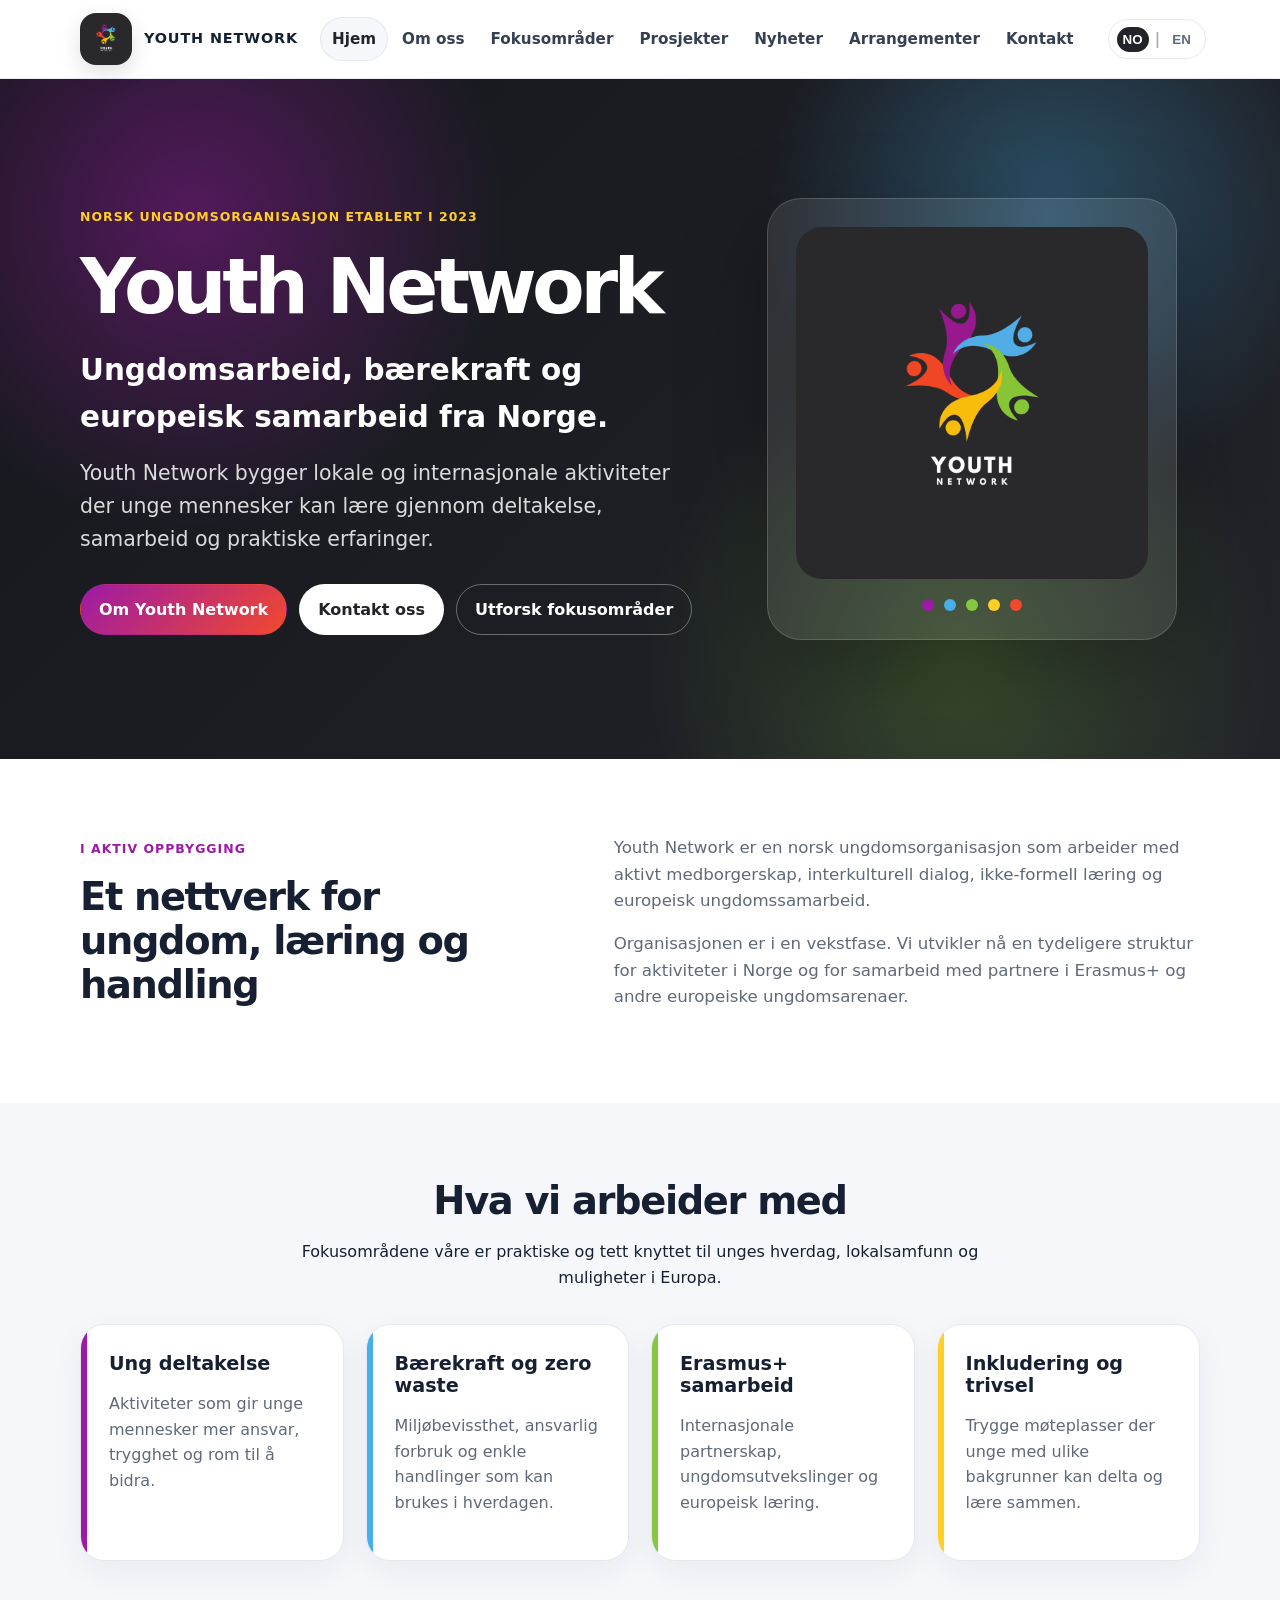
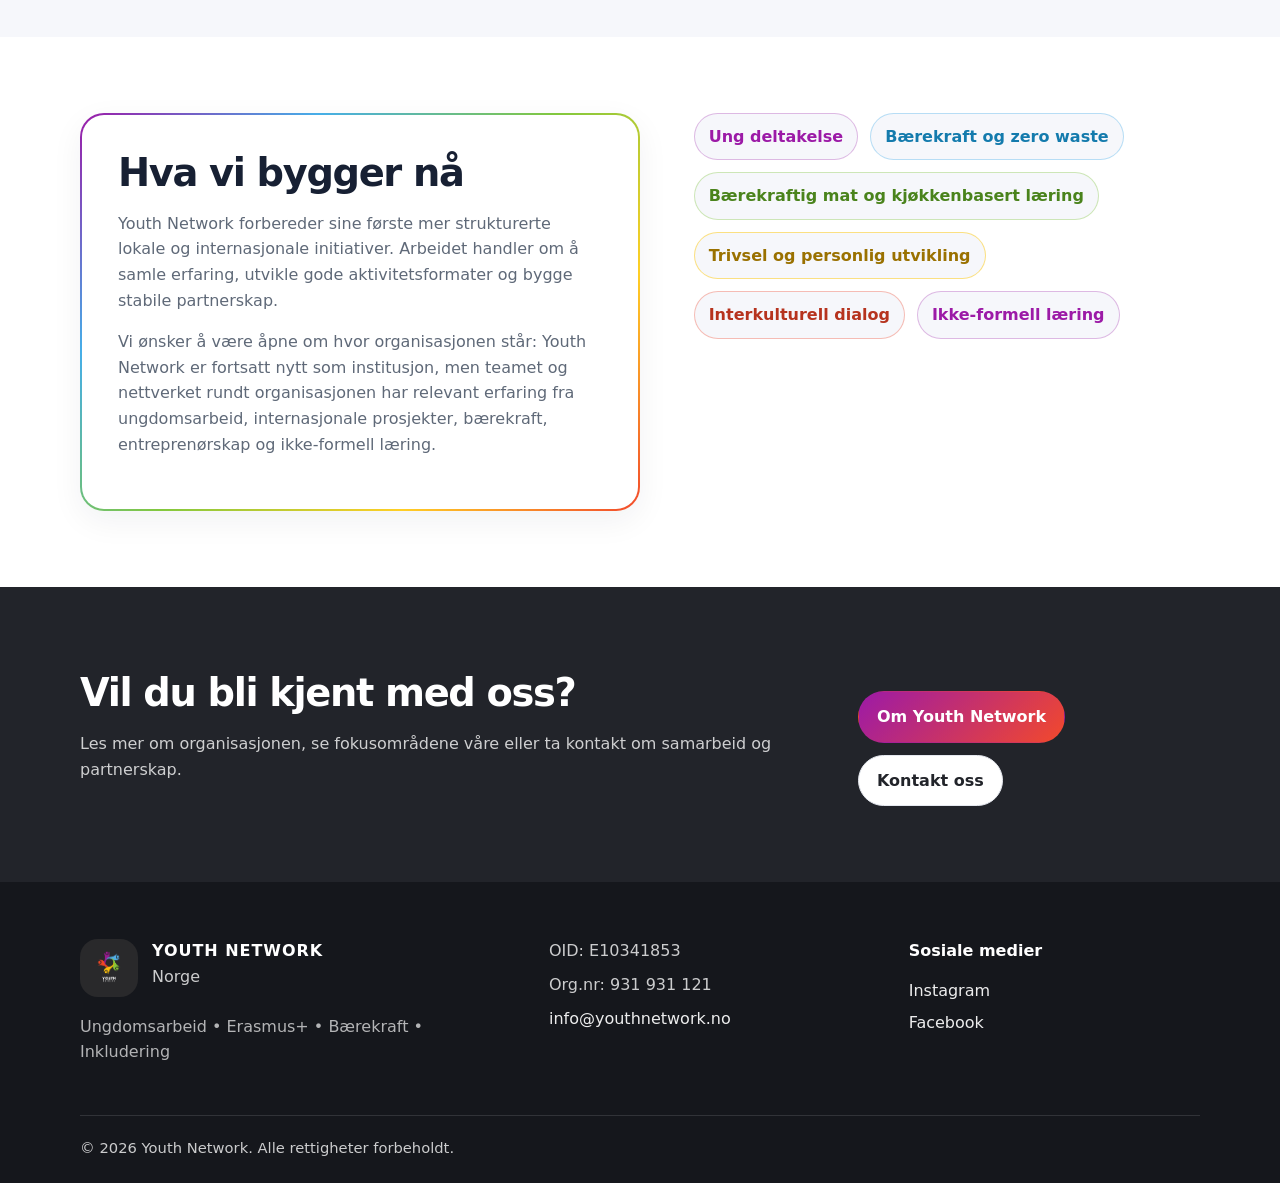
==== index.html @ 7edfe03f "Add files via upload" ====
<!DOCTYPE html>
<html lang="no">
<head>
  <meta charset="UTF-8">
  <meta name="viewport" content="width=device-width, initial-scale=1.0">
  <meta name="description" content="Youth Network er en norsk ungdomsorganisasjon for ungdomsarbeid, Erasmus+, bærekraft og inkludering.">
  <title>Youth Network | Norsk ungdomsorganisasjon</title>
  <link rel="icon" href="assets/img/logo.png">
  <link rel="stylesheet" href="assets/css/style.css">
</head>
<body data-title-key="meta.homeTitle">
  
<header class="site-header">
  <a class="skip-link" href="#main" data-i18n="skip.content">Hopp til innhold</a>
  <div class="container header-inner">
    <a class="brand" href="index.html" aria-label="Youth Network home">
      <img src="assets/img/logo.png" alt="Youth Network logo" class="brand-logo">
      <span class="brand-text" data-i18n="site.name">Youth Network</span>
    </a>
    <button class="nav-toggle" type="button" aria-expanded="false" aria-controls="site-nav">
      <span class="nav-toggle-bars" aria-hidden="true"></span>
      <span data-i18n="nav.menu">Meny</span>
    </button>
    <nav id="site-nav" class="site-nav" aria-label="Main navigation">
      <a class="nav-link active" href="index.html" data-i18n="nav.home" aria-current="page">Hjem</a><a class="nav-link" href="about.html" data-i18n="nav.about">Om oss</a><a class="nav-link" href="focus-areas.html" data-i18n="nav.focus">Fokusområder</a><a class="nav-link" href="projects.html" data-i18n="nav.projects">Prosjekter</a><a class="nav-link" href="news.html" data-i18n="nav.news">Nyheter</a><a class="nav-link" href="events.html" data-i18n="nav.events">Arrangementer</a><a class="nav-link" href="contact.html" data-i18n="nav.contact">Kontakt</a>
    </nav>
    <div class="language-switch" aria-label="Language switch">
      <button type="button" data-lang-button="no" class="lang-btn active" aria-pressed="true" data-i18n="lang.no">NO</button>
      <span class="lang-divider">|</span>
      <button type="button" data-lang-button="en" class="lang-btn" aria-pressed="false" data-i18n="lang.en">EN</button>
    </div>
  </div>
</header>
  <main id="main">
    
<section class="hero home-hero">
  <div class="container hero-grid">
    <div class="hero-content">
      <p class="kicker" data-i18n="home.hero.kicker">Norsk ungdomsorganisasjon etablert i 2023</p>
      <h1 data-i18n="home.hero.title">Youth Network</h1>
      <p class="hero-slogan" data-i18n="home.hero.slogan">Ungdomsarbeid, bærekraft og europeisk samarbeid fra Norge.</p>
      <p class="lead" data-i18n="home.hero.text">Youth Network bygger lokale og internasjonale aktiviteter der unge mennesker kan lære gjennom deltakelse, samarbeid og praktiske erfaringer.</p>
      <div class="hero-actions">
        <a class="btn btn-primary" href="about.html" data-i18n="cta.about">Om Youth Network</a>
        <a class="btn btn-secondary" href="contact.html" data-i18n="cta.contact">Kontakt oss</a>
        <a class="btn btn-light" href="focus-areas.html" data-i18n="cta.focus">Utforsk fokusområder</a>
      </div>
    </div>
    <div class="hero-logo-card" aria-label="Youth Network logo">
      <img src="assets/img/logo.png" alt="Youth Network logo">
      <div class="color-dots" aria-hidden="true">
        <span></span><span></span><span></span><span></span><span></span>
      </div>
    </div>
  </div>
</section>
<section class="section">
  <div class="container split">
    <div>
      <p class="kicker" data-i18n="common.growthBadge">I aktiv oppbygging</p>
      <h2 data-i18n="home.intro.title">Et nettverk for ungdom, læring og handling</h2>
    </div>
    <div class="prose">
      <p data-i18n="home.intro.text1">Youth Network er en norsk ungdomsorganisasjon som arbeider med aktivt medborgerskap, interkulturell dialog, ikke-formell læring og europeisk ungdomssamarbeid.</p>
      <p data-i18n="home.intro.text2">Organisasjonen er i en vekstfase. Vi utvikler nå en tydeligere struktur for aktiviteter i Norge og for samarbeid med partnere i Erasmus+ og andre europeiske ungdomsarenaer.</p>
    </div>
  </div>
</section>
<section class="section section-soft">
  <div class="container">
    <div class="section-heading">
      <h2 data-i18n="home.focus.title">Hva vi arbeider med</h2>
      <p data-i18n="home.focus.text">Fokusområdene våre er praktiske og tett knyttet til unges hverdag, lokalsamfunn og muligheter i Europa.</p>
    </div>
    <div class="card-grid four">
      
<article class="card ">
  <h3 data-i18n="home.focus.card1.title">Ung deltakelse</h3>
  <p data-i18n="home.focus.card1.text">Aktiviteter som gir unge mennesker mer ansvar, trygghet og rom til å bidra.</p>
</article>
      
<article class="card ">
  <h3 data-i18n="home.focus.card2.title">Bærekraft og zero waste</h3>
  <p data-i18n="home.focus.card2.text">Miljøbevissthet, ansvarlig forbruk og enkle handlinger som kan brukes i hverdagen.</p>
</article>
      
<article class="card ">
  <h3 data-i18n="home.focus.card3.title">Erasmus+ samarbeid</h3>
  <p data-i18n="home.focus.card3.text">Internasjonale partnerskap, ungdomsutvekslinger og europeisk læring.</p>
</article>
      
<article class="card ">
  <h3 data-i18n="home.focus.card4.title">Inkludering og trivsel</h3>
  <p data-i18n="home.focus.card4.text">Trygge møteplasser der unge med ulike bakgrunner kan delta og lære sammen.</p>
</article>
    </div>
  </div>
</section>
<section class="section">
  <div class="container split reverse">
    <div class="accent-panel">
      <h2 data-i18n="home.building.title">Hva vi bygger nå</h2>
      <p data-i18n="home.building.text1">Youth Network forbereder sine første mer strukturerte lokale og internasjonale initiativer. Arbeidet handler om å samle erfaring, utvikle gode aktivitetsformater og bygge stabile partnerskap.</p>
      <p data-i18n="home.building.text2">Vi ønsker å være åpne om hvor organisasjonen står: Youth Network er fortsatt nytt som institusjon, men teamet og nettverket rundt organisasjonen har relevant erfaring fra ungdomsarbeid, internasjonale prosjekter, bærekraft, entreprenørskap og ikke-formell læring.</p>
    </div>
    <div class="mini-list">
      <span class="chip" data-i18n="focus.card1.title">Ung deltakelse</span>
      <span class="chip" data-i18n="focus.card3.title">Bærekraft og zero waste</span>
      <span class="chip" data-i18n="focus.card4.title">Bærekraftig mat og kjøkkenbasert læring</span>
      <span class="chip" data-i18n="focus.card6.title">Trivsel og personlig utvikling</span>
      <span class="chip" data-i18n="focus.card8.title">Interkulturell dialog</span>
      <span class="chip" data-i18n="focus.card9.title">Ikke-formell læring</span>
    </div>
  </div>
</section>
<section class="section cta-band">
  <div class="container cta-inner">
    <div>
      <h2 data-i18n="home.actions.title">Vil du bli kjent med oss?</h2>
      <p data-i18n="home.actions.text">Les mer om organisasjonen, se fokusområdene våre eller ta kontakt om samarbeid og partnerskap.</p>
    </div>
    <div class="cta-actions">
      <a class="btn btn-primary" href="about.html" data-i18n="cta.about">Om Youth Network</a>
      <a class="btn btn-secondary" href="contact.html" data-i18n="cta.contact">Kontakt oss</a>
    </div>
  </div>
</section>

  </main>
  
<footer class="site-footer">
  <div class="container footer-grid">
    <div>
      <div class="footer-brand">
        <img src="assets/img/logo.png" alt="Youth Network logo" class="footer-logo">
        <div>
          <strong data-i18n="site.name">Youth Network</strong>
          <p data-i18n="footer.location">Norge</p>
        </div>
      </div>
      <p class="footer-tagline" data-i18n="site.tagline">Ungdomsarbeid • Erasmus+ • Bærekraft • Inkludering</p>
    </div>
    <div class="footer-details">
      <p data-i18n="footer.oid">OID: E10341853</p>
      <p data-i18n="footer.orgno">Org.nr: 931 931 121</p>
      <p><a href="mailto:info@youthnetwork.no" data-i18n="footer.email">info@youthnetwork.no</a></p>
    </div>
   <div class="footer-social">
  <p class="footer-heading" data-i18n="footer.social">Sosiale medier</p>

  <a 
    href="https://www.instagram.com/youthnetwork.no/" 
    target="_blank" 
    rel="noopener noreferrer" 
    aria-label="Youth Network Instagram"
    data-i18n="footer.instagram">
    Instagram
  </a>

  <a 
    href="https://www.facebook.com/p/Youth-Network-61571332735462/" 
    target="_blank" 
    rel="noopener noreferrer" 
    aria-label="Youth Network Facebook"
    data-i18n="footer.facebook">
    Facebook
  </a>
</div>
  </div>
  <div class="container footer-bottom">
    <p>© <span id="current-year">2026</span> <span data-i18n="site.name">Youth Network</span>. <span data-i18n="footer.rights">Alle rettigheter forbeholdt.</span></p>
  </div>
</footer>
  <script src="assets/js/language.js"></script>
</body>
</html>
---- assets/css/style.css ----
:root {
  --charcoal: #22242a;
  --charcoal-2: #15171c;
  --ink: #172033;
  --muted: #5f6978;
  --line: #e5e8ef;
  --surface: #ffffff;
  --soft: #f6f7fb;
  --purple: #9c1aa7;
  --blue: #46aee8;
  --green: #83c83d;
  --yellow: #ffcf25;
  --orange: #f2492c;
  --radius: 24px;
  --shadow: 0 18px 45px rgba(21, 23, 28, 0.12);
}

* { box-sizing: border-box; }
html { scroll-behavior: smooth; }
body {
  margin: 0;
  font-family: system-ui, -apple-system, BlinkMacSystemFont, "Segoe UI", sans-serif;
  color: var(--ink);
  background: var(--surface);
  line-height: 1.6;
}
img { max-width: 100%; display: block; }
a { color: inherit; text-decoration: none; }
p { margin: 0 0 1rem; }
h1, h2, h3 { line-height: 1.15; margin: 0 0 1rem; color: var(--ink); }
h1 { font-size: clamp(2.3rem, 6vw, 5rem); letter-spacing: -0.06em; }
h2 { font-size: clamp(1.7rem, 3vw, 2.6rem); letter-spacing: -0.035em; }
h3 { font-size: 1.2rem; }
.container { width: min(1120px, calc(100% - 40px)); margin: 0 auto; }
.skip-link {
  position: absolute;
  left: 16px;
  top: -48px;
  background: var(--charcoal);
  color: #fff;
  padding: 10px 14px;
  border-radius: 10px;
  z-index: 1000;
}
.skip-link:focus { top: 12px; }

.site-header {
  position: sticky;
  top: 0;
  z-index: 100;
  background: rgba(255,255,255,0.94);
  backdrop-filter: blur(16px);
  border-bottom: 1px solid rgba(229,232,239,0.9);
}
.header-inner {
  min-height: 78px;
  display: flex;
  align-items: center;
  gap: 22px;
}
.brand { display: inline-flex; align-items: center; gap: 12px; flex: 0 0 auto; }
.brand-logo { width: 52px; height: 52px; border-radius: 16px; object-fit: cover; box-shadow: 0 8px 22px rgba(0,0,0,.12); }
.brand-text { font-weight: 800; letter-spacing: 0.06em; text-transform: uppercase; font-size: 0.98rem; }
.site-nav { margin-left: auto; display: flex; align-items: center; gap: 4px; }
.nav-link {
  padding: 10px 12px;
  border-radius: 999px;
  color: #364052;
  font-weight: 650;
  font-size: 0.95rem;
}
.nav-link:hover, .nav-link.active { background: var(--soft); color: var(--charcoal); }
.nav-link.active { box-shadow: inset 0 0 0 1px var(--line); }
.language-switch {
  display: inline-flex;
  align-items: center;
  gap: 6px;
  padding: 6px 8px;
  border: 1px solid var(--line);
  border-radius: 999px;
  background: #fff;
}
.lang-btn {
  border: 0;
  background: transparent;
  cursor: pointer;
  font-weight: 800;
  color: var(--muted);
  padding: 5px 6px;
  border-radius: 999px;
}
.lang-btn.active { color: #fff; background: var(--charcoal); }
.lang-divider { color: #a8afbd; font-weight: 700; }
.nav-toggle {
  display: none;
  margin-left: auto;
  border: 1px solid var(--line);
  background: #fff;
  border-radius: 999px;
  padding: 9px 12px;
  font-weight: 700;
  gap: 8px;
  align-items: center;
}
.nav-toggle-bars,
.nav-toggle-bars::before,
.nav-toggle-bars::after {
  display: block;
  width: 18px;
  height: 2px;
  background: var(--charcoal);
  border-radius: 2px;
  content: "";
}
.nav-toggle-bars::before { transform: translateY(-6px); }
.nav-toggle-bars::after { transform: translateY(4px); }

.hero {
  background:
    radial-gradient(circle at 15% 20%, rgba(156,26,167,.45), transparent 26%),
    radial-gradient(circle at 82% 20%, rgba(70,174,232,.35), transparent 24%),
    radial-gradient(circle at 75% 85%, rgba(131,200,61,.25), transparent 28%),
    linear-gradient(135deg, var(--charcoal-2), var(--charcoal));
  color: #fff;
  overflow: hidden;
}
.hero h1, .hero h2 { color: #fff; }
.hero .lead { color: rgba(255,255,255,.84); }
.hero-grid { min-height: 680px; display: grid; grid-template-columns: 1.15fr .85fr; gap: 48px; align-items: center; padding: 84px 0; }
.kicker {
  display: inline-flex;
  margin: 0 0 16px;
  color: var(--purple);
  font-weight: 850;
  letter-spacing: 0.08em;
  text-transform: uppercase;
  font-size: 0.78rem;
}
.hero .kicker { color: var(--yellow); }
.hero-slogan { font-size: clamp(1.25rem, 2.3vw, 2rem); max-width: 800px; margin-bottom: 1rem; font-weight: 650; }
.lead { font-size: clamp(1.08rem, 1.6vw, 1.28rem); color: var(--muted); max-width: 760px; }
.lead.small { font-size: 1.08rem; }
.hero-actions, .cta-actions { display: flex; flex-wrap: wrap; gap: 12px; margin-top: 28px; }
.btn {
  display: inline-flex;
  align-items: center;
  justify-content: center;
  min-height: 46px;
  padding: 12px 18px;
  border-radius: 999px;
  font-weight: 800;
  border: 1px solid transparent;
  transition: transform .18s ease, box-shadow .18s ease, background .18s ease;
}
.btn:hover { transform: translateY(-2px); box-shadow: 0 12px 28px rgba(0,0,0,.14); }
.btn-primary { background: linear-gradient(135deg, var(--purple), var(--orange)); color: #fff; }
.btn-secondary { background: #fff; color: var(--charcoal); border-color: rgba(255,255,255,.25); }
.btn-light { background: transparent; color: #fff; border-color: rgba(255,255,255,.35); }
.cta-band .btn-secondary { border-color: var(--line); }
.hero-logo-card {
  justify-self: center;
  width: min(410px, 100%);
  padding: 28px;
  border-radius: 34px;
  background: rgba(255,255,255,.09);
  border: 1px solid rgba(255,255,255,.16);
  box-shadow: 0 28px 90px rgba(0,0,0,.28);
}
.hero-logo-card img { border-radius: 26px; width: 100%; }
.color-dots { display: flex; justify-content: center; gap: 10px; margin-top: 20px; }
.color-dots span { width: 12px; height: 12px; border-radius: 999px; display: block; }
.color-dots span:nth-child(1) { background: var(--purple); }
.color-dots span:nth-child(2) { background: var(--blue); }
.color-dots span:nth-child(3) { background: var(--green); }
.color-dots span:nth-child(4) { background: var(--yellow); }
.color-dots span:nth-child(5) { background: var(--orange); }

.page-hero {
  color: #fff;
  background:
    radial-gradient(circle at 20% 10%, rgba(70,174,232,.28), transparent 26%),
    radial-gradient(circle at 86% 80%, rgba(255,207,37,.18), transparent 22%),
    linear-gradient(135deg, var(--charcoal-2), var(--charcoal));
}
.page-hero h1 { color: #fff; max-width: 920px; }
.page-hero .lead { color: rgba(255,255,255,.82); }
.page-hero-inner { padding: 92px 0 74px; }

.section { padding: 76px 0; }
.section-soft { background: var(--soft); }
.section-heading { text-align: center; max-width: 760px; margin: 0 auto 34px; }
.section-heading.left { text-align: left; margin-left: 0; }
.split { display: grid; grid-template-columns: .9fr 1.1fr; gap: 54px; align-items: start; }
.split.reverse { grid-template-columns: 1.05fr .95fr; }
.prose p, .text-block p, .project-panel p, .contact-card p, .method-box p { color: var(--muted); font-size: 1.04rem; }
.content-grid { display: grid; grid-template-columns: repeat(2, minmax(0, 1fr)); gap: 28px; }
.text-block, .card, .notice-card, .project-panel, .contact-card, .method-box, .news-card, .event-card, .accent-panel, .social-box {
  background: #fff;
  border: 1px solid var(--line);
  border-radius: var(--radius);
  box-shadow: 0 10px 32px rgba(23,32,51,.06);
}
.text-block { padding: 32px; }
.card { padding: 28px; position: relative; overflow: hidden; }
.card::before, .news-card::before, .event-card::before {
  content: "";
  position: absolute;
  inset: 0 auto 0 0;
  width: 6px;
  background: var(--purple);
}
.card:nth-child(5n+2)::before, .news-card:nth-child(5n+2)::before, .event-card:nth-child(5n+2)::before { background: var(--blue); }
.card:nth-child(5n+3)::before, .news-card:nth-child(5n+3)::before, .event-card:nth-child(5n+3)::before { background: var(--green); }
.card:nth-child(5n+4)::before { background: var(--yellow); }
.card:nth-child(5n+5)::before { background: var(--orange); }
.card p { color: var(--muted); }
.card-grid { display: grid; gap: 22px; }
.card-grid.three { grid-template-columns: repeat(3, minmax(0, 1fr)); }
.card-grid.four { grid-template-columns: repeat(4, minmax(0, 1fr)); }
.focus-grid .card { min-height: auto; }
.focus-grid .card h3 { word-break: break-word; hyphens: auto; line-height: 1.3; }
.accent-panel {
  padding: 36px;
  background:
    linear-gradient(#fff,#fff) padding-box,
    linear-gradient(135deg, var(--purple), var(--blue), var(--green), var(--yellow), var(--orange)) border-box;
  border: 2px solid transparent;
}
.accent-panel.wide { max-width: 920px; }
.accent-panel p { color: var(--muted); }
.notice-card { padding: 34px; }
.notice-card.slim { max-width: 820px; }
.notice-card .kicker { margin-bottom: 10px; }
.mini-list { display: flex; flex-wrap: wrap; gap: 12px; align-content: start; }
.chip {
  display: inline-flex;
  align-items: center;
  min-height: 42px;
  padding: 10px 14px;
  border-radius: 999px;
  background: var(--soft);
  border: 1px solid var(--line);
  font-weight: 750;
}
.chip:nth-child(5n+1) { border-color: rgba(156,26,167,.28); color: var(--purple); }
.chip:nth-child(5n+2) { border-color: rgba(70,174,232,.36); color: #147bad; }
.chip:nth-child(5n+3) { border-color: rgba(131,200,61,.36); color: #4a831c; }
.chip:nth-child(5n+4) { border-color: rgba(255,207,37,.56); color: #9a7100; }
.chip:nth-child(5n+5) { border-color: rgba(242,73,44,.34); color: #b6331e; }
.method-box { padding: 36px; max-width: 900px; }
.check-list { list-style: none; padding: 0; margin: 18px 0 0; display: grid; gap: 12px; }
.check-list li { padding-left: 32px; position: relative; color: var(--muted); font-size: 1.03rem; }
.check-list li::before {
  content: "";
  position: absolute;
  left: 0;
  top: .35rem;
  width: 18px;
  height: 18px;
  border-radius: 50%;
  background: linear-gradient(135deg, var(--green), var(--blue));
  box-shadow: inset 0 0 0 5px #fff;
  border: 2px solid rgba(70,174,232,.3);
}
.project-columns { display: grid; grid-template-columns: repeat(2, minmax(0, 1fr)); gap: 28px; }
.project-panel { padding: 32px; }
.news-grid { display: grid; grid-template-columns: repeat(3, minmax(0, 1fr)); gap: 24px; }
.news-card { padding: 30px; position: relative; min-height: 260px; }
.card-meta { color: var(--purple); font-weight: 850; text-transform: uppercase; letter-spacing: .08em; font-size: .78rem; }
.events-list { display: grid; gap: 22px; }
.event-card { position: relative; display: grid; grid-template-columns: 170px 1fr; gap: 24px; padding: 28px; align-items: start; }
.event-date { display: inline-flex; align-items: center; justify-content: center; min-height: 74px; padding: 12px; border-radius: 18px; background: var(--charcoal); color: #fff; font-weight: 850; text-align: center; }
.event-location { color: var(--purple); font-weight: 750; }
.cta-band { background: var(--charcoal); color: #fff; }
.cta-band h2 { color: #fff; }
.cta-band p { color: rgba(255,255,255,.78); }
.cta-inner { display: flex; align-items: center; justify-content: space-between; gap: 28px; }
.cta-inner .btn-secondary { background: #fff; color: var(--charcoal); }
.contact-grid { display: grid; grid-template-columns: 1.2fr .8fr; gap: 28px; align-items: start; }
.contact-card, .social-box { padding: 32px; }
.contact-card.highlight { background: var(--charcoal); color: #fff; }
.contact-card.highlight h2 { color: #fff; }
.contact-card.highlight p { color: rgba(255,255,255,.78); }
.info-list { margin: 0; display: grid; gap: 14px; }
.info-row { display: grid; grid-template-columns: 180px 1fr; gap: 18px; padding-bottom: 14px; border-bottom: 1px solid var(--line); }
.info-row:last-child { border-bottom: 0; }
dt { color: var(--muted); font-weight: 760; }
dd { margin: 0; font-weight: 760; overflow-wrap: anywhere; }
dd a { color: #146ea0; }
.social-links-large { display: flex; flex-wrap: wrap; gap: 12px; margin-top: 18px; }
.social-links-large a { padding: 10px 14px; border: 1px solid var(--line); border-radius: 999px; font-weight: 750; background: #fff; }

.site-footer { background: var(--charcoal-2); color: rgba(255,255,255,.78); padding: 56px 0 24px; }
.site-footer a { color: rgba(255,255,255,.92); }
.footer-grid { display: grid; grid-template-columns: 1.2fr .9fr .8fr; gap: 32px; align-items: start; }
.footer-brand { display: flex; align-items: center; gap: 14px; }
.footer-logo { width: 58px; height: 58px; object-fit: cover; border-radius: 18px; }
.footer-brand strong { color: #fff; letter-spacing: .06em; text-transform: uppercase; }
.footer-brand p, .footer-details p, .footer-social p { margin: 0 0 8px; }
.footer-tagline { margin-top: 16px; color: rgba(255,255,255,.68); }
.footer-heading { color: #fff; font-weight: 800; }
.footer-social { display: flex; flex-direction: column; gap: 8px; }
.footer-bottom { border-top: 1px solid rgba(255,255,255,.12); margin-top: 34px; padding-top: 20px; font-size: .92rem; }
.footer-bottom p { margin: 0; }

@media (max-width: 980px) {
  .nav-toggle { display: inline-flex; }
  .site-nav {
    position: absolute;
    left: 20px;
    right: 20px;
    top: 78px;
    display: none;
    flex-direction: column;
    align-items: stretch;
    padding: 14px;
    border: 1px solid var(--line);
    border-radius: 22px;
    background: #fff;
    box-shadow: var(--shadow);
  }
  .site-nav.open { display: flex; }
  .nav-link { border-radius: 14px; padding: 12px 14px; }
  .language-switch { margin-left: 0; }
  .hero-grid { grid-template-columns: 1fr; min-height: auto; padding: 64px 0; }
  .hero-logo-card { width: min(320px, 100%); justify-self: start; }
  .split, .split.reverse, .content-grid, .project-columns, .contact-grid, .footer-grid { grid-template-columns: 1fr; }
  .card-grid.four, .card-grid.three, .news-grid { grid-template-columns: repeat(2, minmax(0, 1fr)); }
  .cta-inner { flex-direction: column; align-items: flex-start; }
}
@media (max-width: 680px) {
  .container { width: min(100% - 28px, 1120px); }
  .header-inner { min-height: 70px; gap: 10px; }
  .brand-logo { width: 44px; height: 44px; border-radius: 14px; }
  .brand-text { display: none; }
  .site-nav { top: 70px; left: 14px; right: 14px; }
  .language-switch { padding: 4px 6px; }
  .hero-grid { padding: 46px 0; }
  .page-hero-inner { padding: 64px 0 54px; }
  .section { padding: 54px 0; }
  .card-grid.four, .card-grid.three, .news-grid { grid-template-columns: 1fr; }
  .event-card { grid-template-columns: 1fr; }
  .event-date { justify-content: flex-start; min-height: auto; width: fit-content; }
  .info-row { grid-template-columns: 1fr; gap: 2px; }
  .hero-actions, .cta-actions { flex-direction: column; align-items: stretch; }
  .btn { width: 100%; }
  .text-block, .card, .notice-card, .project-panel, .contact-card, .method-box, .news-card, .event-card, .accent-panel, .social-box { padding: 24px; border-radius: 20px; }
}

/* ===== NEWS CARDS ===== */
.news-grid {
  display: grid;
  grid-template-columns: repeat(3, minmax(0, 1fr));
  gap: 24px;
  align-items: stretch;
}

.news-card {
  background: #fff;
  border: 1px solid var(--line);
  border-radius: var(--radius);
  overflow: hidden;
  box-shadow: 0 10px 32px rgba(23,32,51,.06);
  display: flex;
  flex-direction: column;
  transition: transform .2s ease, box-shadow .2s ease;
}
.news-card:hover {
  transform: translateY(-4px);
  box-shadow: 0 20px 50px rgba(23,32,51,.12);
}

/* Left accent stripe (matches card style) */
.news-card:nth-child(5n+1) { border-left: 6px solid var(--purple); }
.news-card:nth-child(5n+2) { border-left: 6px solid var(--blue); }
.news-card:nth-child(5n+3) { border-left: 6px solid var(--green); }

/* Image area */
.news-img-wrap {
  width: 100%;
  height: 200px;
  overflow: hidden;
  flex-shrink: 0;
}
.news-img-gradient {
  width: 100%;
  height: 100%;
}
.news-img-gradient--purple {
  background: linear-gradient(135deg, var(--purple) 0%, var(--blue) 100%);
}
.news-img-gradient--blue {
  background: linear-gradient(135deg, var(--blue) 0%, var(--green) 100%);
}
.news-img-gradient--green {
  background: linear-gradient(135deg, var(--green) 0%, var(--yellow) 100%);
}
.news-img-photo {
  width: 100%;
  height: 100%;
  object-fit: cover;
  display: block;
}

/* Card body */
.news-body {
  padding: 24px 28px 28px;
  display: flex;
  flex-direction: column;
  flex: 1;
}
.news-meta {
  margin: 0 0 10px;
  font-size: .76rem;
  font-weight: 800;
  letter-spacing: .08em;
  text-transform: uppercase;
  color: var(--purple);
}
.news-body h3 {
  margin: 0 0 12px;
  font-size: clamp(1.05rem, 1.6vw, 1.25rem);
  line-height: 1.3;
  color: var(--ink);
}
.news-body p {
  margin: 0 0 18px;
  color: var(--muted);
  font-size: .98rem;
  line-height: 1.65;
  flex: 1;
}
.news-link {
  display: inline-flex;
  align-items: center;
  gap: 6px;
  color: var(--purple);
  font-weight: 800;
  font-size: .93rem;
  border-bottom: 2px solid var(--purple);
  padding-bottom: 2px;
  width: fit-content;
  transition: opacity .15s;
}
.news-link:hover { opacity: .7; }

/* ===== RESPONSIVE ===== */
@media (max-width: 980px) {
  .news-grid { grid-template-columns: repeat(2, minmax(0,1fr)); }
}
@media (max-width: 680px) {
  .news-grid { grid-template-columns: 1fr; }
  .news-img-wrap { height: 180px; }
  .news-body { padding: 20px 22px 24px; }
}

/* ===== HEADER NAV FIX — uzun menü öğeleri için ===== */
@media (min-width: 981px) {
  .site-nav { flex-wrap: nowrap; gap: 2px; }
  .nav-link { padding: 10px 10px; font-size: .88rem; white-space: nowrap; }
  .brand-text { font-size: .9rem; }
}
@media (min-width: 1080px) {
  .nav-link { padding: 10px 12px; font-size: .95rem; }
}

/* ===== FOOTER SOCIAL links düzeltmesi ===== */
.footer-social { display: flex; flex-direction: column; gap: 6px; }
.footer-social a { display: inline-block; }

/* ===== SECTION HEADER (news page h2 yerine h1 kullanılıyor — normalize) ===== */
.section-heading h1 { font-size: clamp(1.7rem, 3vw, 2.6rem); letter-spacing: -0.035em; }

/* ===== CARD h3 overflow fix ===== */
.card h3 { word-break: break-word; hyphens: auto; }

/* ===== CTA band small screen ===== */
@media (max-width: 680px) {
  .cta-band .btn { width: auto; }
}
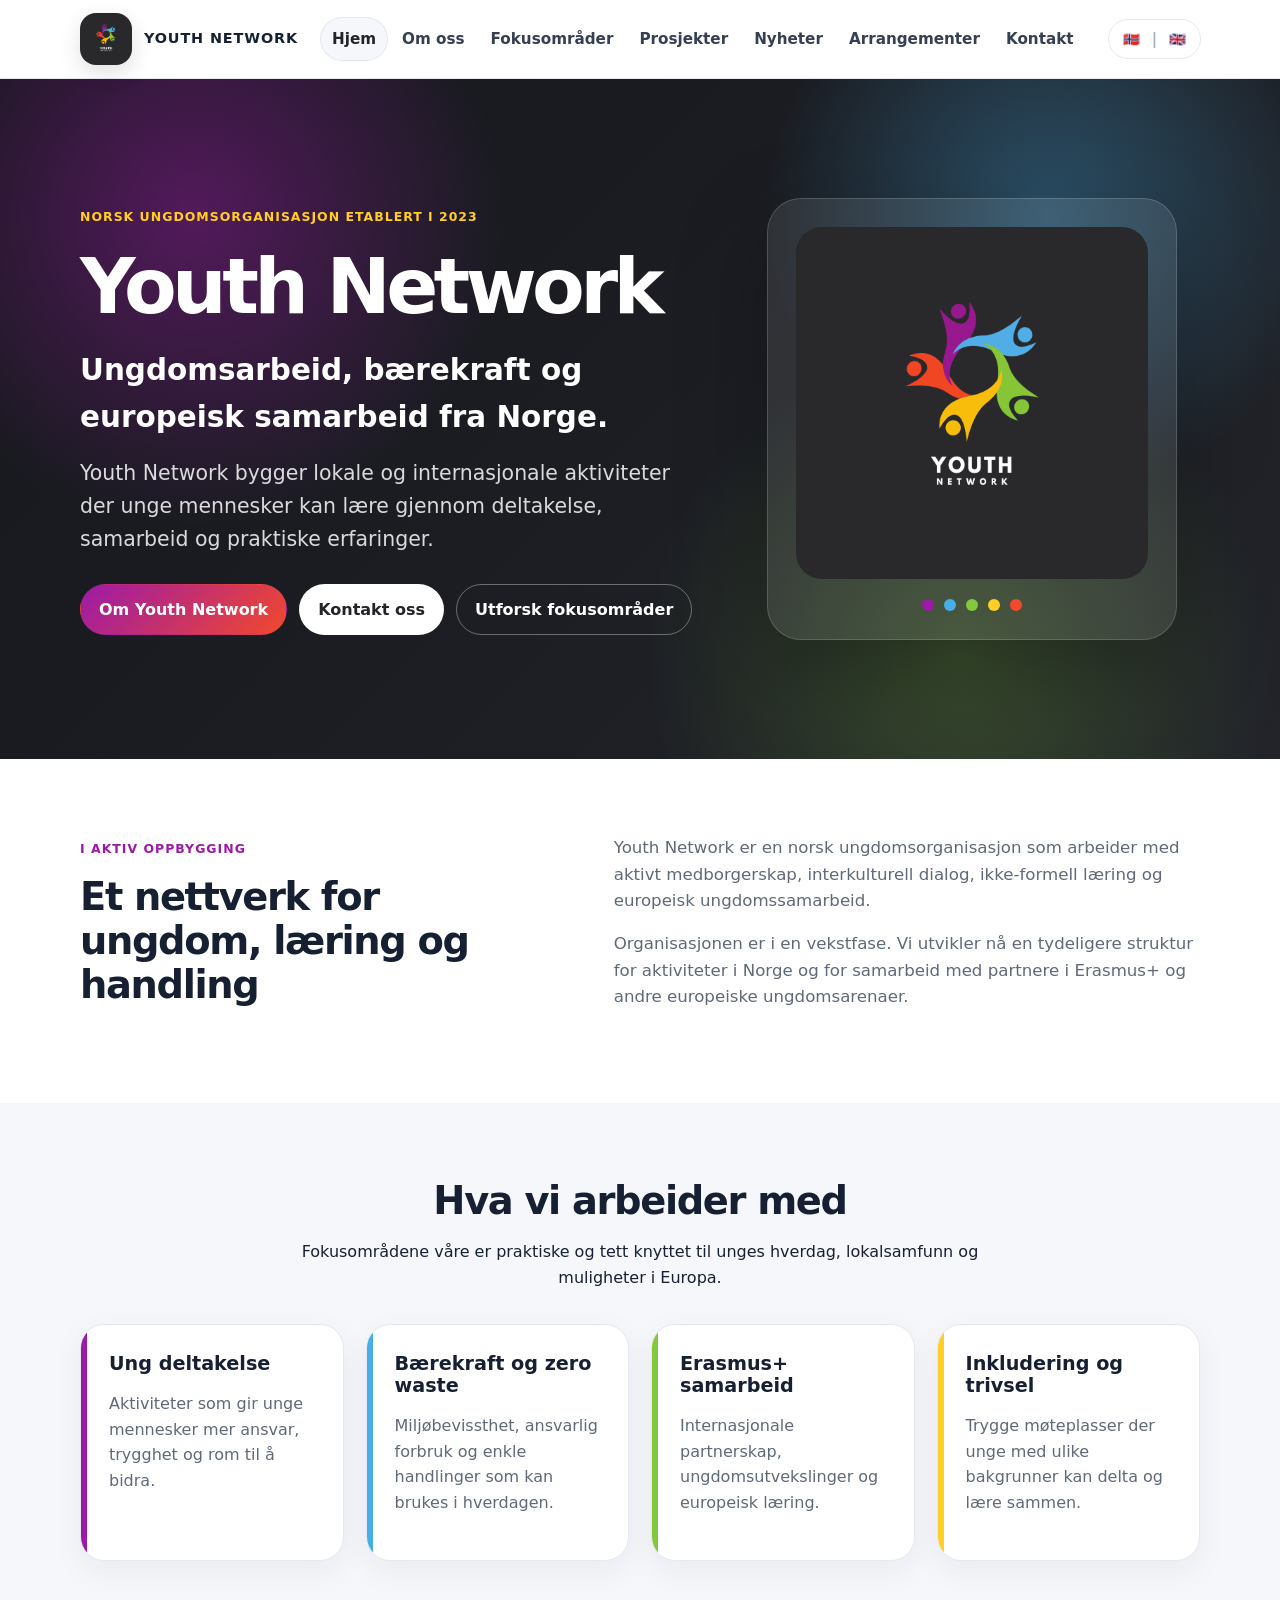
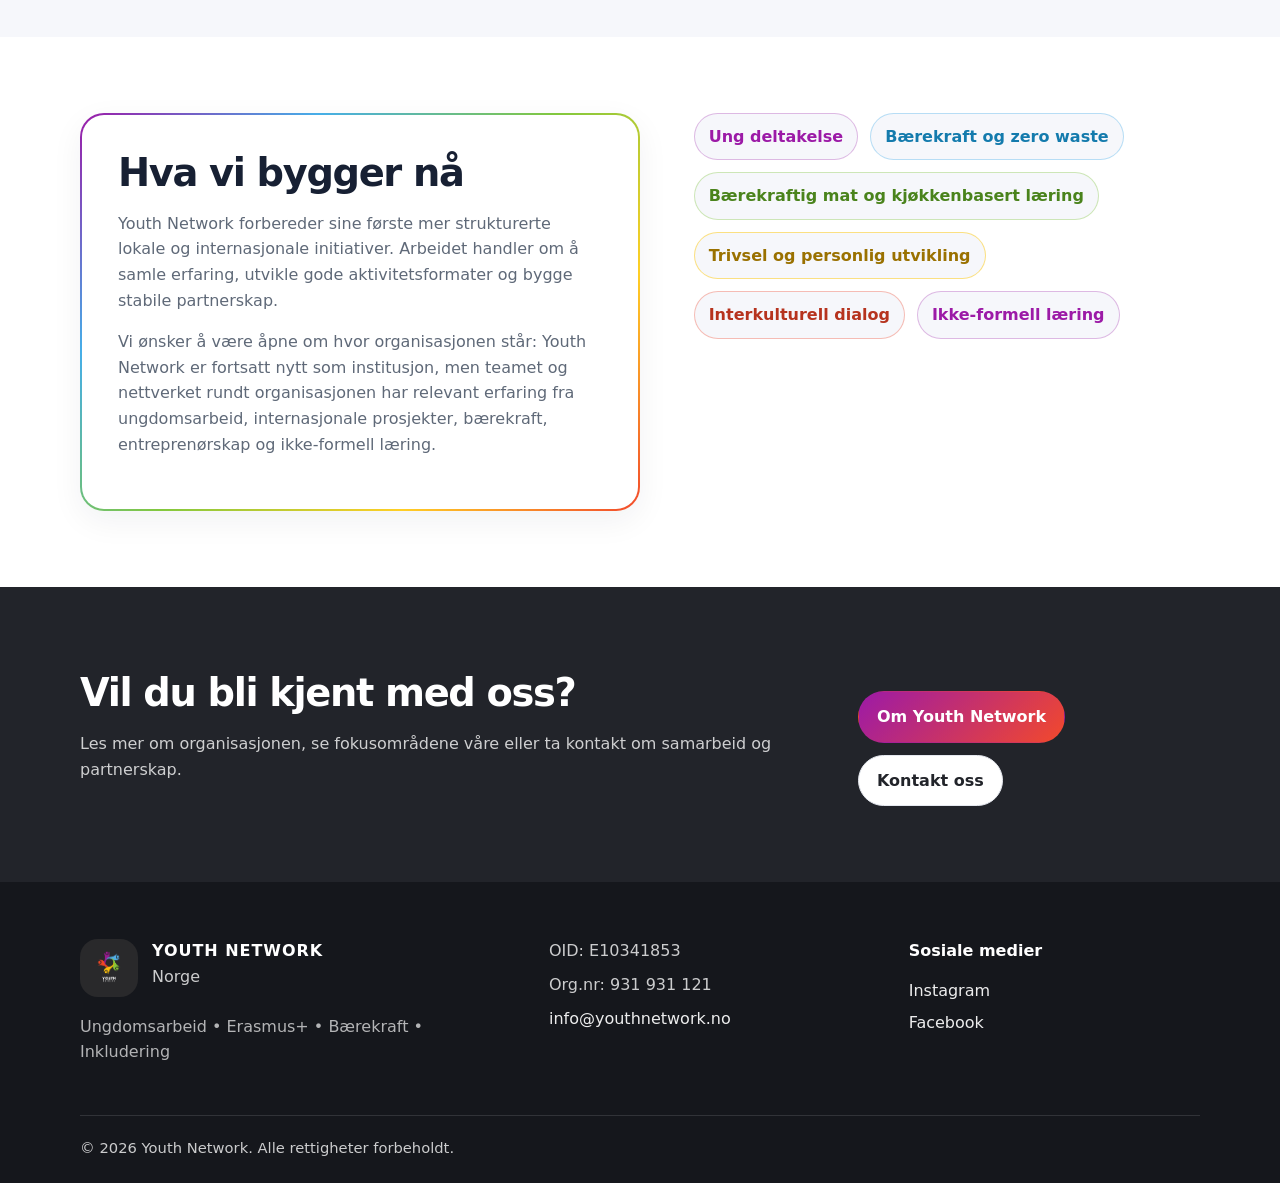
==== commit 79d812b0: "Update index.html" ====
--- a/index.html
+++ b/index.html
@@ -24,11 +24,17 @@
     <nav id="site-nav" class="site-nav" aria-label="Main navigation">
       <a class="nav-link active" href="index.html" data-i18n="nav.home" aria-current="page">Hjem</a><a class="nav-link" href="about.html" data-i18n="nav.about">Om oss</a><a class="nav-link" href="focus-areas.html" data-i18n="nav.focus">Fokusområder</a><a class="nav-link" href="projects.html" data-i18n="nav.projects">Prosjekter</a><a class="nav-link" href="news.html" data-i18n="nav.news">Nyheter</a><a class="nav-link" href="events.html" data-i18n="nav.events">Arrangementer</a><a class="nav-link" href="contact.html" data-i18n="nav.contact">Kontakt</a>
     </nav>
-    <div class="language-switch" aria-label="Language switch">
-      <button type="button" data-lang-button="no" class="lang-btn active" aria-pressed="true" data-i18n="lang.no">NO</button>
-      <span class="lang-divider">|</span>
-      <button type="button" data-lang-button="en" class="lang-btn" aria-pressed="false" data-i18n="lang.en">EN</button>
-    </div>
+<div class="language-switch" aria-label="Language switch">
+  <button type="button" class="lang-btn active" onclick="setLanguage('no')" aria-label="Norsk">
+    <span class="flag-icon">🇳🇴</span>
+  </button>
+
+  <span class="lang-divider">|</span>
+
+  <button type="button" class="lang-btn" onclick="setLanguage('en')" aria-label="English">
+    <span class="flag-icon">🇬🇧</span>
+  </button>
+</div>
   </div>
 </header>
   <main id="main">
@@ -171,6 +177,8 @@
     <p>© <span id="current-year">2026</span> <span data-i18n="site.name">Youth Network</span>. <span data-i18n="footer.rights">Alle rettigheter forbeholdt.</span></p>
   </div>
 </footer>
-  <script src="assets/js/language.js"></script>
+<script src="./assets/js/language.js?v=30"></script>
+<script src="//translate.google.com/translate_a/element.js?cb=googleTranslateElementInit"></script>
+</body>
 </body>
 </html>
--- a/assets/css/style.css
+++ b/assets/css/style.css
@@ -478,3 +478,106 @@
 @media (max-width: 680px) {
   .cta-band .btn { width: auto; }
 }
+/* Hide Google Translate UI */
+#google_translate_element,
+.goog-te-banner-frame,
+.goog-te-balloon-frame,
+.goog-te-gadget,
+.goog-logo-link,
+.goog-te-combo {
+  display: none !important;
+}
+
+body {
+  top: 0 !important;
+}
+
+body > .skiptranslate {
+  display: none !important;
+}
+.project-photo-card {
+  background: linear-gradient(135deg, rgba(156, 26, 167, 0.12), rgba(0, 167, 157, 0.12));
+  border: 1px solid rgba(255, 255, 255, 0.12);
+  border-radius: 28px;
+  padding: 28px;
+  min-height: 420px;
+  display: flex;
+  align-items: center;
+  justify-content: center;
+  box-shadow: 0 22px 60px rgba(0, 0, 0, 0.12);
+  overflow: hidden;
+}
+
+.project-photo-card img {
+  width: 100%;
+  max-width: 360px;
+  height: auto;
+  display: block;
+  object-fit: contain;
+}
+
+@media (max-width: 900px) {
+  .project-photo-card {
+    min-height: 260px;
+    padding: 22px;
+  }
+
+  .project-photo-card img {
+    max-width: 260px;
+  }
+  
+/* Mobile hero logo fix */
+@media (max-width: 980px) {
+  .home-hero .hero-grid {
+    grid-template-columns: 1fr;
+    justify-items: center;
+    overflow: hidden;
+  }
+
+  .home-hero .hero-content {
+    width: 100%;
+  }
+
+  .home-hero .hero-logo-card {
+    justify-self: center !important;
+    width: min(360px, calc(100vw - 48px)) !important;
+    max-width: 360px;
+    margin: 34px auto 0 !important;
+    padding: 22px !important;
+    display: block !important;
+    text-align: center;
+    box-sizing: border-box;
+  }
+
+  .home-hero .hero-logo-card img {
+    width: 100% !important;
+    max-width: 280px;
+    height: auto !important;
+    display: block !important;
+    margin: 0 auto !important;
+    border-radius: 24px;
+  }
+
+  .home-hero .color-dots {
+    display: flex !important;
+    justify-content: center !important;
+    align-items: center;
+    gap: 10px;
+    margin: 18px auto 0 !important;
+    width: fit-content;
+  }
+}
+
+@media (max-width: 480px) {
+  .home-hero .hero-logo-card {
+    width: min(320px, calc(100vw - 32px)) !important;
+    max-width: 320px;
+    padding: 18px !important;
+    border-radius: 28px;
+  }
+
+  .home-hero .hero-logo-card img {
+    max-width: 245px;
+    border-radius: 20px;
+  }
+}
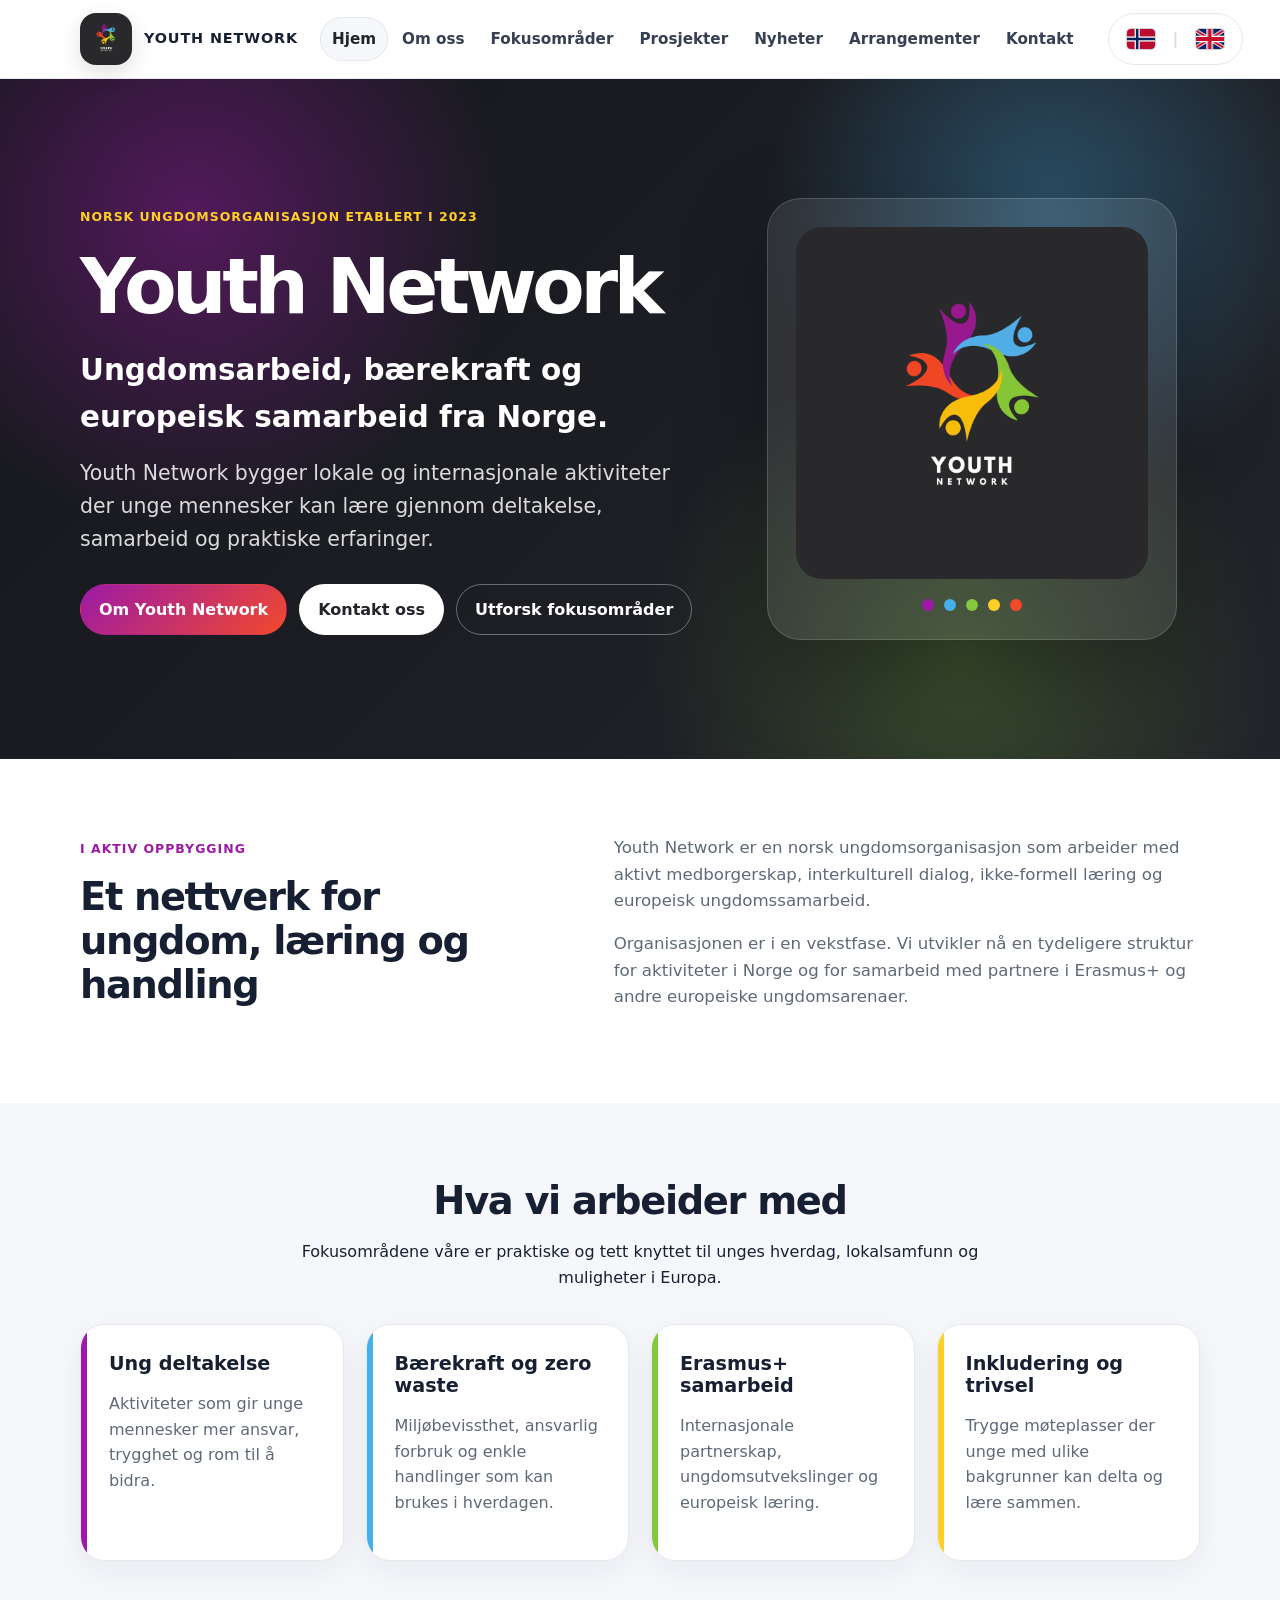
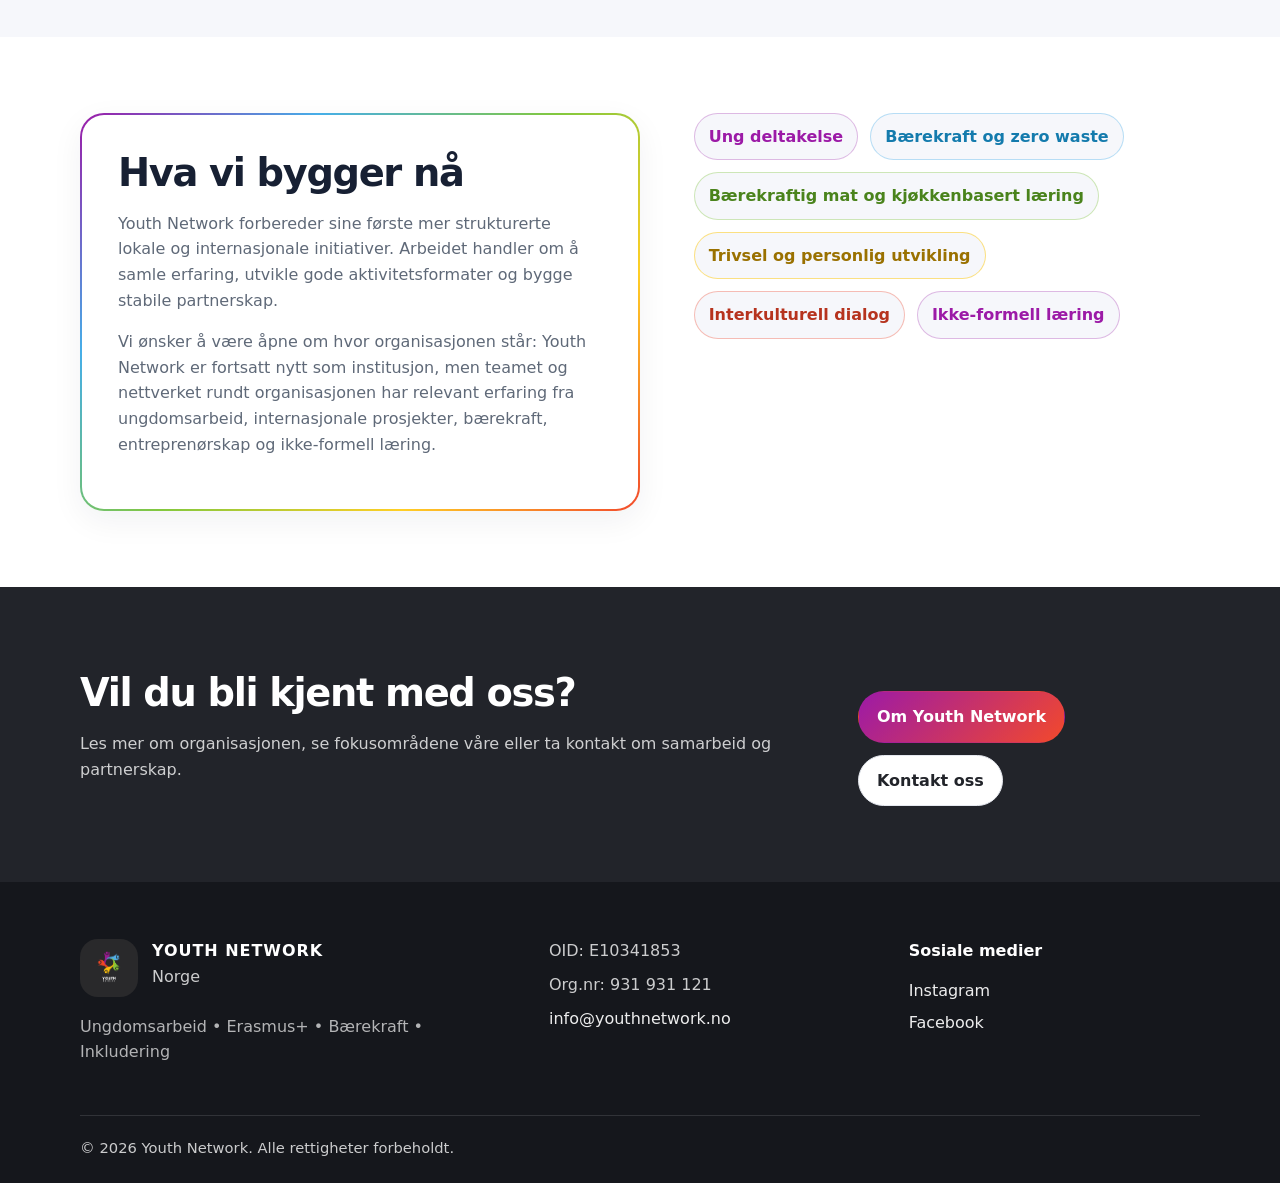
==== commit 258af6e2: "Add files via upload" ====
--- a/index.html
+++ b/index.html
@@ -5,16 +5,16 @@
   <meta name="viewport" content="width=device-width, initial-scale=1.0">
   <meta name="description" content="Youth Network er en norsk ungdomsorganisasjon for ungdomsarbeid, Erasmus+, bærekraft og inkludering.">
   <title>Youth Network | Norsk ungdomsorganisasjon</title>
-  <link rel="icon" href="assets/img/logo.png">
-  <link rel="stylesheet" href="assets/css/style.css">
+  <link rel="icon" href="/assets/img/logo.png">
+  <link rel="stylesheet" href="/assets/css/style.css">
 </head>
 <body data-title-key="meta.homeTitle">
   
 <header class="site-header">
   <a class="skip-link" href="#main" data-i18n="skip.content">Hopp til innhold</a>
   <div class="container header-inner">
-    <a class="brand" href="index.html" aria-label="Youth Network home">
-      <img src="assets/img/logo.png" alt="Youth Network logo" class="brand-logo">
+    <a class="brand" href="/" aria-label="Youth Network home">
+      <img src="/assets/img/logo.png" alt="Youth Network logo" class="brand-logo">
       <span class="brand-text" data-i18n="site.name">Youth Network</span>
     </a>
     <button class="nav-toggle" type="button" aria-expanded="false" aria-controls="site-nav">
@@ -22,7 +22,7 @@
       <span data-i18n="nav.menu">Meny</span>
     </button>
     <nav id="site-nav" class="site-nav" aria-label="Main navigation">
-      <a class="nav-link active" href="index.html" data-i18n="nav.home" aria-current="page">Hjem</a><a class="nav-link" href="about.html" data-i18n="nav.about">Om oss</a><a class="nav-link" href="focus-areas.html" data-i18n="nav.focus">Fokusområder</a><a class="nav-link" href="projects.html" data-i18n="nav.projects">Prosjekter</a><a class="nav-link" href="news.html" data-i18n="nav.news">Nyheter</a><a class="nav-link" href="events.html" data-i18n="nav.events">Arrangementer</a><a class="nav-link" href="contact.html" data-i18n="nav.contact">Kontakt</a>
+      <a class="nav-link active" href="/" data-i18n="nav.home" aria-current="page">Hjem</a><a class="nav-link" href="/om-oss/" data-i18n="nav.about">Om oss</a><a class="nav-link" href="/fokusomrader/" data-i18n="nav.focus">Fokusområder</a><a class="nav-link" href="/prosjekter/" data-i18n="nav.projects">Prosjekter</a><a class="nav-link" href="/nyheter/" data-i18n="nav.news">Nyheter</a><a class="nav-link" href="/arrangementer/" data-i18n="nav.events">Arrangementer</a><a class="nav-link" href="/kontakt/" data-i18n="nav.contact">Kontakt</a>
     </nav>
 <div class="language-switch" aria-label="Language switch">
   <button type="button" class="lang-btn active" onclick="setLanguage('no')" aria-label="Norsk">
@@ -47,13 +47,13 @@
       <p class="hero-slogan" data-i18n="home.hero.slogan">Ungdomsarbeid, bærekraft og europeisk samarbeid fra Norge.</p>
       <p class="lead" data-i18n="home.hero.text">Youth Network bygger lokale og internasjonale aktiviteter der unge mennesker kan lære gjennom deltakelse, samarbeid og praktiske erfaringer.</p>
       <div class="hero-actions">
-        <a class="btn btn-primary" href="about.html" data-i18n="cta.about">Om Youth Network</a>
-        <a class="btn btn-secondary" href="contact.html" data-i18n="cta.contact">Kontakt oss</a>
-        <a class="btn btn-light" href="focus-areas.html" data-i18n="cta.focus">Utforsk fokusområder</a>
+        <a class="btn btn-primary" href="/om-oss/" data-i18n="cta.about">Om Youth Network</a>
+        <a class="btn btn-secondary" href="/kontakt/" data-i18n="cta.contact">Kontakt oss</a>
+        <a class="btn btn-light" href="/fokusomrader/" data-i18n="cta.focus">Utforsk fokusområder</a>
       </div>
     </div>
     <div class="hero-logo-card" aria-label="Youth Network logo">
-      <img src="assets/img/logo.png" alt="Youth Network logo">
+      <img src="/assets/img/logo.png" alt="Youth Network logo">
       <div class="color-dots" aria-hidden="true">
         <span></span><span></span><span></span><span></span><span></span>
       </div>
@@ -126,8 +126,8 @@
       <p data-i18n="home.actions.text">Les mer om organisasjonen, se fokusområdene våre eller ta kontakt om samarbeid og partnerskap.</p>
     </div>
     <div class="cta-actions">
-      <a class="btn btn-primary" href="about.html" data-i18n="cta.about">Om Youth Network</a>
-      <a class="btn btn-secondary" href="contact.html" data-i18n="cta.contact">Kontakt oss</a>
+      <a class="btn btn-primary" href="/om-oss/" data-i18n="cta.about">Om Youth Network</a>
+      <a class="btn btn-secondary" href="/kontakt/" data-i18n="cta.contact">Kontakt oss</a>
     </div>
   </div>
 </section>
@@ -138,7 +138,7 @@
   <div class="container footer-grid">
     <div>
       <div class="footer-brand">
-        <img src="assets/img/logo.png" alt="Youth Network logo" class="footer-logo">
+        <img src="/assets/img/logo.png" alt="Youth Network logo" class="footer-logo">
         <div>
           <strong data-i18n="site.name">Youth Network</strong>
           <p data-i18n="footer.location">Norge</p>
@@ -177,8 +177,7 @@
     <p>© <span id="current-year">2026</span> <span data-i18n="site.name">Youth Network</span>. <span data-i18n="footer.rights">Alle rettigheter forbeholdt.</span></p>
   </div>
 </footer>
-<script src="./assets/js/language.js?v=30"></script>
+<script src="/assets/js/language.js?v=30"></script>
 <script src="//translate.google.com/translate_a/element.js?cb=googleTranslateElementInit"></script>
 </body>
-</body>
 </html>
--- a/assets/css/style.css
+++ b/assets/css/style.css
@@ -525,20 +525,24 @@
   .project-photo-card img {
     max-width: 260px;
   }
-  
+}
+
 /* Mobile hero logo fix */
 @media (max-width: 980px) {
-  .home-hero .hero-grid {
+  .home-hero .hero-grid,
+  .hero .hero-grid {
     grid-template-columns: 1fr;
     justify-items: center;
     overflow: hidden;
   }
 
-  .home-hero .hero-content {
+  .home-hero .hero-content,
+  .hero .hero-content {
     width: 100%;
   }
 
-  .home-hero .hero-logo-card {
+  .home-hero .hero-logo-card,
+  .hero .hero-logo-card {
     justify-self: center !important;
     width: min(360px, calc(100vw - 48px)) !important;
     max-width: 360px;
@@ -549,7 +553,8 @@
     box-sizing: border-box;
   }
 
-  .home-hero .hero-logo-card img {
+  .home-hero .hero-logo-card img,
+  .hero .hero-logo-card img {
     width: 100% !important;
     max-width: 280px;
     height: auto !important;
@@ -558,7 +563,8 @@
     border-radius: 24px;
   }
 
-  .home-hero .color-dots {
+  .home-hero .color-dots,
+  .hero .color-dots {
     display: flex !important;
     justify-content: center !important;
     align-items: center;
@@ -569,15 +575,71 @@
 }
 
 @media (max-width: 480px) {
-  .home-hero .hero-logo-card {
+  .home-hero .hero-logo-card,
+  .hero .hero-logo-card {
     width: min(320px, calc(100vw - 32px)) !important;
     max-width: 320px;
     padding: 18px !important;
     border-radius: 28px;
   }
 
-  .home-hero .hero-logo-card img {
+  .home-hero .hero-logo-card img,
+  .hero .hero-logo-card img {
     max-width: 245px;
     border-radius: 20px;
   }
 }
+
+/* Language switch flags - desktop + mobile */
+.language-switch {
+  display: inline-flex !important;
+  align-items: center !important;
+  gap: 8px !important;
+}
+
+.language-switch .lang-btn {
+  width: 48px !important;
+  height: 38px !important;
+  min-width: 48px !important;
+  padding: 0 !important;
+  border-radius: 999px !important;
+  font-size: 0 !important;
+  line-height: 0 !important;
+  display: inline-flex !important;
+  align-items: center !important;
+  justify-content: center !important;
+  overflow: hidden !important;
+  background: #ffffff !important;
+}
+
+.language-switch .lang-btn::before {
+  content: "" !important;
+  width: 28px !important;
+  height: 20px !important;
+  display: block !important;
+  border-radius: 4px !important;
+  background-size: cover !important;
+  background-position: center !important;
+  box-shadow: 0 0 0 1px rgba(0,0,0,.18) !important;
+}
+
+/* Norway flag */
+.language-switch .lang-btn:first-of-type::before {
+  background-image: url("data:image/svg+xml,%3Csvg xmlns='http://www.w3.org/2000/svg' viewBox='0 0 22 16'%3E%3Crect width='22' height='16' fill='%23BA0C2F'/%3E%3Crect y='6' width='22' height='4' fill='white'/%3E%3Crect x='6' width='4' height='16' fill='white'/%3E%3Crect y='7' width='22' height='2' fill='%2300205B'/%3E%3Crect x='7' width='2' height='16' fill='%2300205B'/%3E%3C/svg%3E") !important;
+}
+
+/* UK flag */
+.language-switch .lang-btn:last-of-type::before {
+  background-image: url("data:image/svg+xml,%3Csvg xmlns='http://www.w3.org/2000/svg' viewBox='0 0 60 36'%3E%3Crect width='60' height='36' fill='%23012169'/%3E%3Cpath d='M0 0L60 36M60 0L0 36' stroke='white' stroke-width='7'/%3E%3Cpath d='M0 0L60 36M60 0L0 36' stroke='%23C8102E' stroke-width='4'/%3E%3Cpath d='M30 0v36M0 18h60' stroke='white' stroke-width='12'/%3E%3Cpath d='M30 0v36M0 18h60' stroke='%23C8102E' stroke-width='7'/%3E%3C/svg%3E") !important;
+}
+
+.language-switch .lang-btn.active {
+  background: #20242c !important;
+}
+
+.language-switch .lang-divider {
+  font-size: 1rem !important;
+  line-height: 1 !important;
+  font-weight: 800 !important;
+  opacity: .45 !important;
+}
